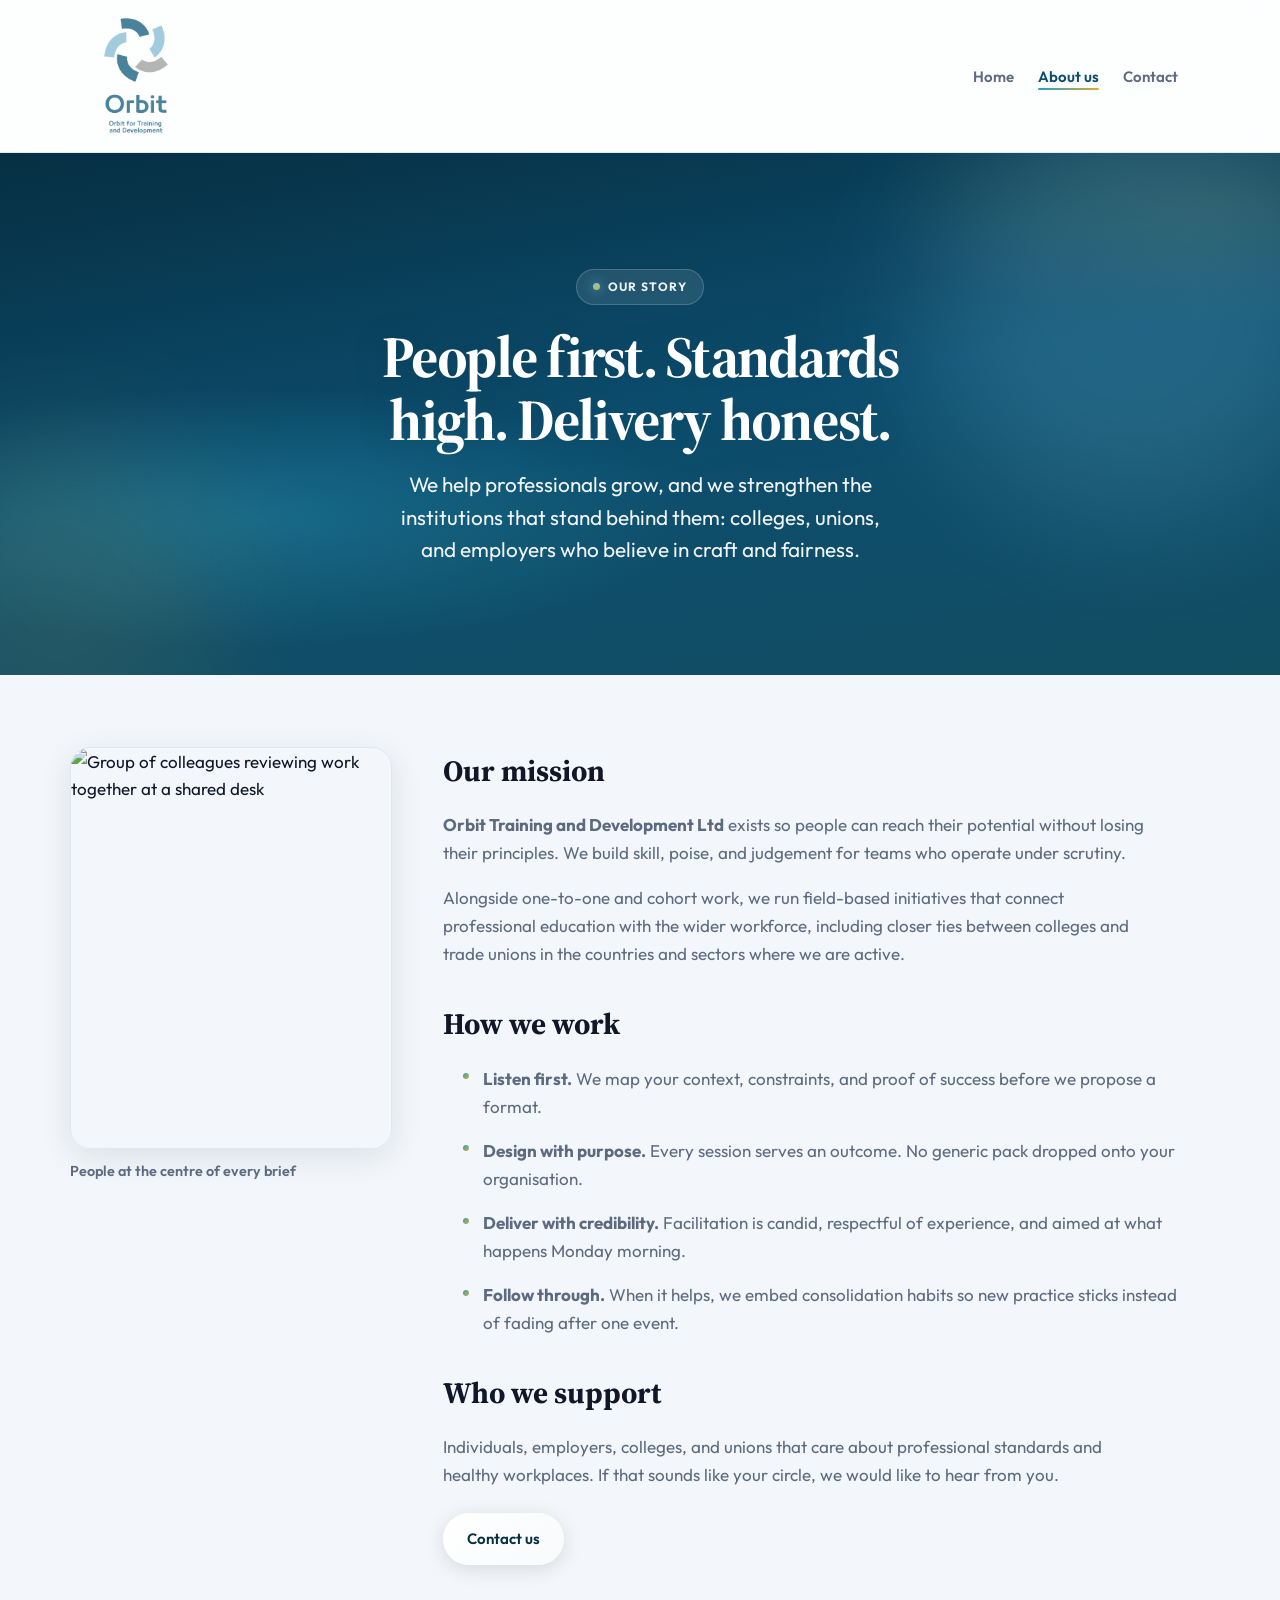
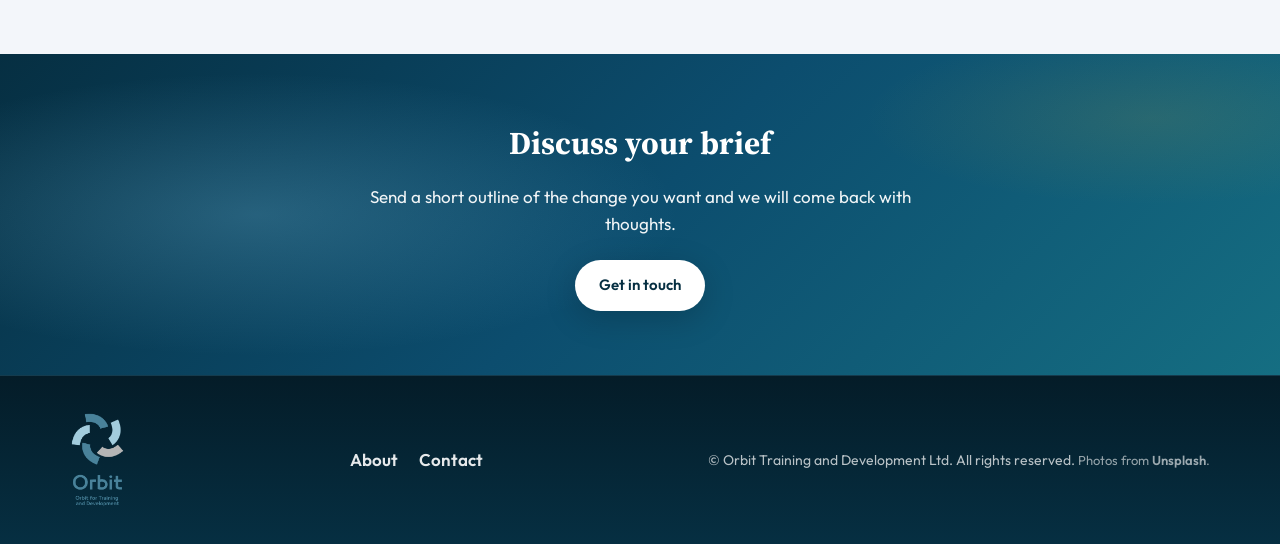
==== about/index.html @ 65a99658 "Serve About and Contact at /about/ and /contact/ Replace flat HTML filenames with folder index pages" ====
<!DOCTYPE html>
<html lang="en-GB">
  <head>
    <meta charset="utf-8" />
    <meta name="viewport" content="width=device-width, initial-scale=1" />
    <title>About us | Orbit Training and Development Ltd</title>
    <meta
      name="description"
      content="Mission, ways of working, and who we support at Orbit Training and Development Ltd."
    />
    <link rel="preconnect" href="https://fonts.googleapis.com" />
    <link rel="preconnect" href="https://fonts.gstatic.com" crossorigin />
    <link rel="preconnect" href="https://images.unsplash.com" crossorigin />
    <link
      href="https://fonts.googleapis.com/css2?family=Outfit:wght@400;500;600;700&amp;family=Source+Serif+4:ital,opsz,wght@0,8..60,600;0,8..60,700;1,8..60,600&amp;display=swap"
      rel="stylesheet"
    />
    <link rel="stylesheet" href="../css/styles.css" />
  </head>
  <body>
    <a class="skip-link" href="#main">Skip to content</a>
    <header class="site-header">
      <div class="header-inner">
        <a class="logo" href="../">
          <img
            class="logo-img"
            src="../images/logo.png"
            alt="Orbit Training and Development Ltd"
            width="391"
            height="685"
            decoding="async"
          />
        </a>
        <button
          type="button"
          class="nav-toggle"
          aria-expanded="false"
          aria-controls="primary-nav"
          aria-label="Open menu"
        >
          Menu
        </button>
        <nav class="site-nav" id="primary-nav" aria-label="Primary">
          <ul>
            <li><a href="../">Home</a></li>
            <li><a href="./" aria-current="page">About us</a></li>
            <li><a href="../contact/">Contact</a></li>
          </ul>
        </nav>
      </div>
    </header>

    <section class="hero hero--about">
      <div class="hero-bg" aria-hidden="true"></div>
      <div class="hero-glow hero-glow--1" aria-hidden="true"></div>
      <div class="hero-glow hero-glow--2" aria-hidden="true"></div>
      <div class="hero-inner">
        <div class="hero-copy hero-copy--center hero-animate">
          <p class="hero-badge"><span class="hero-badge-dot"></span> Our story</p>
          <h1 class="hero-title">People first. Standards high. Delivery honest.</h1>
          <p class="hero-lead">
            We help professionals grow, and we strengthen the institutions that stand behind them:
            colleges, unions, and employers who believe in craft and fairness.
          </p>
        </div>
      </div>
    </section>

    <main id="main">
      <section class="section">
        <div class="section-inner about-grid">
          <figure class="about-feature">
            <img
              src="https://images.unsplash.com/photo-1517245386807-bb43f82c33c4?auto=format&amp;fit=crop&amp;w=800&amp;h=1000&amp;q=80"
              width="800"
              height="1000"
              alt="Group of colleagues reviewing work together at a shared desk"
              loading="lazy"
              decoding="async"
            />
            <figcaption class="about-feature__cap">People at the centre of every brief</figcaption>
          </figure>
          <div class="about-copy prose">
            <h2>Our mission</h2>
            <p>
              <strong>Orbit Training and Development Ltd</strong> exists so people can reach their
              potential without losing their principles. We build skill, poise, and judgement for
              teams who operate under scrutiny.
            </p>
            <p>
              Alongside one-to-one and cohort work, we run field-based initiatives that connect
              professional education with the wider workforce, including closer ties between colleges
              and trade unions in the countries and sectors where we are active.
            </p>

            <h2>How we work</h2>
            <ul class="prose-list-feature">
              <li>
                <strong>Listen first.</strong> We map your context, constraints, and proof of success
                before we propose a format.
              </li>
              <li>
                <strong>Design with purpose.</strong> Every session serves an outcome. No generic pack
                dropped onto your organisation.
              </li>
              <li>
                <strong>Deliver with credibility.</strong> Facilitation is candid, respectful of
                experience, and aimed at what happens Monday morning.
              </li>
              <li>
                <strong>Follow through.</strong> When it helps, we embed consolidation habits so new
                practice sticks instead of fading after one event.
              </li>
            </ul>

            <h2>Who we support</h2>
            <p>
              Individuals, employers, colleges, and unions that care about professional standards and
              healthy workplaces. If that sounds like your circle, we would like to hear from you.
            </p>
            <p class="prose-actions">
              <a class="btn btn-primary" href="../contact/">Contact us</a>
            </p>
          </div>
        </div>
      </section>
    </main>

    <section class="cta-strip" aria-labelledby="cta-heading">
      <div class="cta-strip-inner">
        <h2 id="cta-heading">Discuss your brief</h2>
        <p>Send a short outline of the change you want and we will come back with thoughts.</p>
        <a class="btn btn-primary" href="../contact/">Get in touch</a>
      </div>
    </section>

    <footer class="site-footer">
      <div class="footer-inner">
        <a class="logo" href="../">
          <img
            class="logo-img"
            src="../images/logo.png"
            alt="Orbit Training and Development Ltd"
            width="391"
            height="685"
            decoding="async"
          />
        </a>
        <nav class="footer-nav" aria-label="Footer">
          <a href="../about/">About</a>
          <a href="../contact/">Contact</a>
        </nav>
        <p class="footer-meta">
          &copy; Orbit Training and Development Ltd. All rights reserved.
          <span class="footer-photo-credit"> Photos from <a href="https://unsplash.com">Unsplash</a>. </span>
        </p>
      </div>
    </footer>
    <script src="../js/main.js"></script>
  </body>
</html>
---- css/styles.css ----
/* Orbit Training static site */

:root {
  --color-bg: #f3f6fa;
  --color-surface: #ffffff;
  --color-text: #0f1729;
  --color-muted: #5c6b80;
  --color-border: #e1e7ef;
  --color-primary: #0c4d6e;
  --color-primary-dark: #062f42;
  --color-accent: #c9a227;
  --color-accent-soft: #f3ead1;
  --orbit-sky: #7ec8e8;
  --orbit-mid: #2a9fbd;
  --orbit-teal: #156e82;
  --orbit-deep: #0a3347;
  --orbit-gold: #d4af37;
  --orbit-mist: rgba(255, 255, 255, 0.12);
  --font-sans: "Outfit", system-ui, sans-serif;
  --font-serif: "Source Serif 4", Georgia, serif;
  --radius: 14px;
  --shadow: 0 8px 32px rgba(10, 51, 71, 0.1);
  --shadow-soft: 0 4px 20px rgba(12, 77, 110, 0.08);
  --max: 1140px;
  --space: clamp(1rem, 4vw, 2rem);
  --header-blur: 12px;
}

*,
*::before,
*::after {
  box-sizing: border-box;
}

html {
  scroll-behavior: smooth;
}

body {
  margin: 0;
  font-family: var(--font-sans);
  font-size: 1.0625rem;
  line-height: 1.6;
  color: var(--color-text);
  background: var(--color-bg);
}

body.is-loaded .hero-animate {
  animation: hero-rise 0.9s cubic-bezier(0.22, 1, 0.36, 1) forwards;
}

body.is-loaded .hero-animate--delay {
  animation-delay: 0.12s;
}

@media (prefers-reduced-motion: reduce) {
  body.is-loaded .hero-animate,
  body.is-loaded .hero-animate--delay {
    animation: none;
    opacity: 1;
    transform: none;
  }

  .orbit-svg {
    animation: none !important;
  }

  .hero-glow {
    animation: none !important;
  }
}

img {
  max-width: 100%;
  height: auto;
  display: block;
}

a {
  color: var(--color-primary);
  text-decoration-thickness: 1px;
  text-underline-offset: 3px;
}

a:hover {
  color: var(--color-primary-dark);
}

.skip-link {
  position: absolute;
  left: -9999px;
  z-index: 999;
  padding: 0.75rem 1rem;
  background: var(--color-primary);
  color: #fff;
}

.skip-link:focus {
  left: var(--space);
  top: var(--space);
}

/* Header */
.site-header {
  background: rgba(255, 255, 255, 0.82);
  backdrop-filter: blur(var(--header-blur));
  -webkit-backdrop-filter: blur(var(--header-blur));
  border-bottom: 1px solid rgba(225, 231, 239, 0.9);
  position: sticky;
  top: 0;
  z-index: 100;
}

.header-inner {
  max-width: var(--max);
  margin: 0 auto;
  padding: 1rem var(--space);
  display: flex;
  align-items: center;
  justify-content: space-between;
  gap: 1rem;
}

.logo {
  display: flex;
  align-items: center;
  text-decoration: none;
  color: var(--color-text);
  line-height: 0;
  flex-shrink: 0;
}

.logo:hover .logo-img {
  opacity: 0.92;
}

.logo-img {
  display: block;
  width: auto;
  height: clamp(88px, 14vw, 120px);
  max-width: min(380px, 78vw);
  object-fit: contain;
  object-position: left center;
}

.site-footer .logo {
  flex-shrink: 0;
}

.site-footer .logo-img {
  height: clamp(72px, 11vw, 96px);
  max-width: min(320px, 75vw);
}

.nav-toggle {
  display: none;
  background: rgba(255, 255, 255, 0.9);
  border: 1px solid var(--color-border);
  border-radius: 10px;
  padding: 0.5rem 0.75rem;
  cursor: pointer;
  font-family: inherit;
  font-size: 0.875rem;
  color: var(--color-text);
}

.nav-toggle[aria-expanded="true"] {
  border-color: var(--color-primary);
  background: rgba(12, 77, 110, 0.08);
}

.site-nav ul {
  list-style: none;
  margin: 0;
  padding: 0;
  display: flex;
  flex-wrap: wrap;
  gap: 0.25rem 1.5rem;
  align-items: center;
}

.site-nav a {
  text-decoration: none;
  font-weight: 600;
  font-size: 0.9375rem;
  color: var(--color-muted);
  position: relative;
}

.site-nav a::after {
  content: "";
  position: absolute;
  left: 0;
  bottom: -4px;
  width: 0;
  height: 2px;
  background: linear-gradient(90deg, var(--orbit-mid), var(--orbit-gold));
  border-radius: 2px;
  transition: width 0.25s ease;
}

.site-nav a:hover::after,
.site-nav a[aria-current="page"]::after {
  width: 100%;
}

.site-nav a:hover,
.site-nav a[aria-current="page"] {
  color: var(--color-primary);
}

@media (max-width: 768px) {
  .nav-toggle {
    display: block;
  }

  .site-nav {
    position: absolute;
    left: 0;
    right: 0;
    top: 100%;
    background: rgba(255, 255, 255, 0.97);
    backdrop-filter: blur(var(--header-blur));
    border-bottom: 1px solid var(--color-border);
    padding: 1rem var(--space) 1.25rem;
    display: none;
    box-shadow: 0 12px 32px rgba(10, 51, 71, 0.08);
  }

  .site-nav.is-open {
    display: block;
  }

  .site-nav ul {
    flex-direction: column;
    align-items: flex-start;
    gap: 0.5rem;
  }

  .site-nav a {
    display: block;
    padding: 0.5rem 0;
  }

  .site-nav a::after {
    bottom: 2px;
  }
}

/* Buttons */
.btn {
  display: inline-flex;
  align-items: center;
  justify-content: center;
  gap: 0.5rem;
  padding: 0.85rem 1.5rem;
  font-family: inherit;
  font-size: 0.9375rem;
  font-weight: 600;
  border-radius: 999px;
  border: none;
  cursor: pointer;
  text-decoration: none;
  transition: transform 0.18s ease, box-shadow 0.18s ease, background 0.18s ease;
}

.btn:hover {
  transform: translateY(-1px);
}

.btn:focus-visible {
  outline: 2px solid var(--orbit-sky);
  outline-offset: 3px;
}

.btn-primary {
  background: linear-gradient(135deg, #fff 0%, #f8fafc 100%);
  color: var(--color-primary-dark);
  box-shadow: 0 4px 20px rgba(0, 0, 0, 0.12);
}

.btn-primary:hover {
  background: #fff;
  color: var(--color-primary-dark);
  box-shadow: 0 8px 28px rgba(0, 0, 0, 0.16);
}

.btn-secondary {
  background: transparent;
  color: #fff;
  border: 2px solid var(--orbit-mist);
}

.btn-secondary:hover {
  background: rgba(255, 255, 255, 0.1);
  border-color: rgba(255, 255, 255, 0.35);
  color: #fff;
}

/* Hero */
.hero {
  position: relative;
  color: #fff;
  padding: clamp(3rem, 10vw, 6.5rem) var(--space) clamp(2.5rem, 7vw, 5rem);
  overflow: clip;
  isolation: isolate;
}

.hero-bg {
  position: absolute;
  inset: 0;
  z-index: 0;
  background:
    radial-gradient(ellipse 90% 70% at 10% 20%, rgba(126, 200, 232, 0.35) 0%, transparent 55%),
    radial-gradient(ellipse 70% 55% at 90% 80%, rgba(212, 175, 55, 0.14) 0%, transparent 50%),
    linear-gradient(165deg, #052838 0%, #0c4d6e 38%, #156e82 72%, #0a3d52 100%);
}

.hero--home .hero-bg {
  background:
    radial-gradient(ellipse 80% 60% at 15% 15%, rgba(126, 200, 232, 0.4) 0%, transparent 50%),
    radial-gradient(ellipse 55% 45% at 85% 75%, rgba(212, 175, 55, 0.18) 0%, transparent 45%),
    linear-gradient(155deg, #041f2c 0%, #0c4d6e 40%, #1a7a8c 78%, #062a38 100%);
}

.hero--about .hero-bg {
  background:
    radial-gradient(ellipse 70% 50% at 20% 70%, rgba(42, 159, 189, 0.35) 0%, transparent 50%),
    radial-gradient(ellipse 60% 50% at 95% 10%, rgba(201, 162, 39, 0.12) 0%, transparent 45%),
    linear-gradient(170deg, #062f42 0%, #0c4d6e 50%, #124e62 100%);
}

.hero--contact .hero-bg {
  background:
    radial-gradient(circle at 30% 30%, rgba(126, 200, 232, 0.3) 0%, transparent 42%),
    radial-gradient(circle at 75% 60%, rgba(201, 162, 39, 0.15) 0%, transparent 40%),
    linear-gradient(145deg, #0a3347 0%, #156e82 55%, #0c4d6e 100%);
}

.hero-glow {
  position: absolute;
  border-radius: 50%;
  filter: blur(64px);
  opacity: 0.55;
  pointer-events: none;
  z-index: 0;
  animation: glow-drift 14s ease-in-out infinite alternate;
}

.hero-glow--1 {
  width: min(420px, 60vw);
  height: min(420px, 60vw);
  top: -10%;
  right: -5%;
  background: rgba(126, 200, 232, 0.35);
}

.hero-glow--2 {
  width: min(320px, 50vw);
  height: min(320px, 50vw);
  bottom: -15%;
  left: -8%;
  background: rgba(212, 175, 55, 0.2);
  animation-delay: -4s;
}

.hero-glow--3 {
  width: min(280px, 45vw);
  height: min(280px, 45vw);
  top: 40%;
  left: 50%;
  transform: translateX(-50%);
  background: rgba(255, 255, 255, 0.08);
  animation-delay: -7s;
}

@keyframes glow-drift {
  0% {
    transform: translate(0, 0) scale(1);
  }
  100% {
    transform: translate(18px, -22px) scale(1.06);
  }
}

.hero-glow--3.hero-glow {
  animation-name: glow-drift-center;
}

@keyframes glow-drift-center {
  0% {
    transform: translate(-50%, 0) scale(1);
  }
  100% {
    transform: translate(calc(-50% + 12px), -16px) scale(1.05);
  }
}

.hero-inner {
  max-width: var(--max);
  margin: 0 auto;
  position: relative;
  z-index: 2;
}

.hero-inner--split {
  display: grid;
  grid-template-columns: 1fr 1fr;
  gap: clamp(1.5rem, 4vw, 3rem);
  align-items: center;
}

@media (max-width: 900px) {
  .hero-inner--split {
    grid-template-columns: 1fr;
  }

  .hero-visual {
    order: -1;
    max-width: 280px;
    margin: 0 auto;
  }
}

.hero-copy--center {
  text-align: center;
  max-width: 44rem;
  margin: 0 auto;
}

.hero-copy--center .hero-title {
  max-width: none;
}

.hero-copy--center .hero-lead {
  margin-left: auto;
  margin-right: auto;
}

.hero-badge {
  display: inline-flex;
  align-items: center;
  gap: 0.5rem;
  font-size: 0.75rem;
  font-weight: 700;
  letter-spacing: 0.1em;
  text-transform: uppercase;
  color: rgba(255, 255, 255, 0.92);
  margin-bottom: 1.25rem;
  padding: 0.45rem 1rem;
  background: rgba(255, 255, 255, 0.1);
  border: 1px solid rgba(255, 255, 255, 0.18);
  border-radius: 999px;
  backdrop-filter: blur(8px);
}

.hero-badge-dot {
  width: 7px;
  height: 7px;
  border-radius: 50%;
  background: linear-gradient(135deg, var(--orbit-sky), var(--orbit-gold));
  box-shadow: 0 0 12px rgba(126, 200, 232, 0.8);
}

.hero-title {
  font-family: var(--font-serif);
  font-size: clamp(2.35rem, 6.5vw, 3.65rem);
  font-weight: 700;
  line-height: 1.08;
  margin: 0 0 1.1rem;
  letter-spacing: -0.03em;
  max-width: 20ch;
  text-wrap: balance;
  color: #fff;
  text-shadow: 0 2px 40px rgba(0, 0, 0, 0.15);
}

.hero-lead {
  font-size: clamp(1.05rem, 2.2vw, 1.3rem);
  line-height: 1.55;
  opacity: 0.94;
  max-width: 38ch;
  margin: 0 0 1.85rem;
  text-wrap: balance;
}

.hero-actions {
  display: flex;
  flex-wrap: wrap;
  gap: 1rem;
}

.hero-animate {
  opacity: 0;
  transform: translateY(22px);
}

@keyframes hero-rise {
  to {
    opacity: 1;
    transform: translateY(0);
  }
}

/* Hero visual / orbit art */
.orbit-art {
  position: relative;
  display: flex;
  justify-content: center;
  align-items: center;
}

.orbit-svg {
  width: 100%;
  max-width: 400px;
  height: auto;
  filter: drop-shadow(0 20px 50px rgba(0, 0, 0, 0.25));
  animation: orbit-pulse 10s ease-in-out infinite;
}

@keyframes orbit-pulse {
  0%,
  100% {
    transform: scale(1) rotate(0deg);
  }
  50% {
    transform: scale(1.03) rotate(2deg);
  }
}

/* Section surface */
.section--surface {
  background: var(--color-surface);
  border-block: 1px solid var(--color-border);
}

/* Main layout */
main {
  padding-bottom: 0;
}

.section {
  padding: clamp(2.75rem, 7vw, 4.5rem) var(--space);
}

.section-inner {
  max-width: var(--max);
  margin: 0 auto;
}

.section-head {
  margin-bottom: 2.25rem;
  max-width: 44rem;
}

.section-head h2 {
  font-family: var(--font-serif);
  font-size: clamp(1.75rem, 3.8vw, 2.35rem);
  font-weight: 700;
  margin: 0 0 0.6rem;
  letter-spacing: -0.025em;
}

.section-head p {
  margin: 0;
  color: var(--color-muted);
  font-size: 1.0875rem;
  line-height: 1.65;
}

/* Cards */
.cards {
  display: grid;
  grid-template-columns: repeat(auto-fit, minmax(268px, 1fr));
  gap: 1.35rem;
}

.card {
  background: var(--color-surface);
  border-radius: var(--radius);
  padding: 1.65rem 1.65rem 1.85rem;
  border: 1px solid var(--color-border);
  box-shadow: var(--shadow-soft);
  transition: transform 0.25s ease, box-shadow 0.25s ease;
}

.card--lift:hover {
  transform: translateY(-4px);
  box-shadow: var(--shadow);
}

.card h3 {
  font-size: 1.15rem;
  margin: 0 0 0.55rem;
  font-weight: 700;
}

.card p {
  margin: 0;
  color: var(--color-muted);
  font-size: 0.9875rem;
  line-height: 1.6;
}

.card-icon {
  width: 48px;
  height: 48px;
  border-radius: 12px;
  margin-bottom: 1.1rem;
}

.card-icon--a {
  background: linear-gradient(135deg, rgba(126, 200, 232, 0.35), rgba(12, 77, 110, 0.25));
  border: 1px solid rgba(12, 77, 110, 0.12);
}

.card-icon--b {
  background: linear-gradient(135deg, rgba(212, 175, 55, 0.28), rgba(21, 110, 130, 0.2));
  border: 1px solid rgba(201, 162, 39, 0.2);
}

.card-icon--c {
  background: linear-gradient(135deg, rgba(42, 159, 189, 0.3), rgba(126, 200, 232, 0.2));
  border: 1px solid rgba(42, 159, 189, 0.15);
}

/* Split / prose */
.split {
  display: grid;
  grid-template-columns: 1fr 1fr;
  gap: clamp(1.5rem, 4vw, 3rem);
  align-items: start;
}

@media (max-width: 800px) {
  .split {
    grid-template-columns: 1fr;
  }
}

.prose h2 {
  font-family: var(--font-serif);
  font-size: 1.85rem;
  margin-top: 2rem;
  margin-bottom: 0.85rem;
  font-weight: 700;
}

.prose h2:first-child {
  margin-top: 0;
}

.prose p,
.prose li {
  color: var(--color-muted);
  max-width: 65ch;
  line-height: 1.65;
}

.prose ul {
  padding-left: 1.25rem;
}

.prose li {
  margin-bottom: 0.55rem;
}

.prose-list-feature {
  list-style: none;
  padding-left: 0;
  max-width: 55rem;
}

.prose-list-feature li {
  position: relative;
  padding-left: 1.25rem;
  margin-bottom: 1rem;
}

.prose-list-feature li::before {
  content: "";
  position: absolute;
  left: 0;
  top: 0.55rem;
  width: 6px;
  height: 6px;
  border-radius: 50%;
  background: linear-gradient(135deg, var(--orbit-mid), var(--orbit-gold));
}

.prose-actions {
  margin-top: 1.5rem;
}

.highlight-box {
  background: linear-gradient(
    145deg,
    rgba(243, 234, 209, 0.85) 0%,
    rgba(255, 255, 255, 0.95) 100%
  );
  border-left: 4px solid var(--orbit-gold);
  padding: 1.5rem 1.65rem;
  border-radius: 0 var(--radius) var(--radius) 0;
  margin: 1.5rem 0;
  box-shadow: var(--shadow-soft);
}

.highlight-box--glass {
  border: 1px solid rgba(201, 162, 39, 0.25);
  border-left: 4px solid var(--orbit-gold);
  background: linear-gradient(
    130deg,
    rgba(255, 255, 255, 0.95) 0%,
    rgba(243, 234, 209, 0.5) 100%
  );
}

.highlight-box p {
  margin: 0;
  color: var(--color-text);
  font-size: 1.05rem;
  line-height: 1.6;
}

.highlight-box-actions {
  margin-top: 1.25rem;
  margin-bottom: 0 !important;
}

.highlight-box .btn-primary {
  background: linear-gradient(135deg, var(--color-primary) 0%, var(--orbit-teal) 100%);
  color: #fff;
  box-shadow: 0 6px 24px rgba(12, 77, 110, 0.35);
}

.highlight-box .btn-primary:hover {
  color: #fff;
  filter: brightness(1.06);
}

/* Contact */
.contact-page-inner {
  max-width: 38rem;
  margin: 0 auto;
}

.contact-details {
  background: var(--color-surface);
  border: 1px solid var(--color-border);
  border-radius: var(--radius);
  padding: 2rem 1.85rem;
  box-shadow: var(--shadow);
}

.contact-details--accent {
  border-color: rgba(12, 77, 110, 0.12);
  box-shadow: var(--shadow), 0 0 0 1px rgba(126, 200, 232, 0.08);
}

.contact-details h2 {
  font-family: var(--font-serif);
  font-size: 1.65rem;
  margin: 0 0 1rem;
  font-weight: 700;
}

.contact-details p {
  margin: 0 0 1rem;
  color: var(--color-muted);
}

.contact-details dt {
  font-weight: 700;
  font-size: 0.75rem;
  text-transform: uppercase;
  letter-spacing: 0.06em;
  color: var(--orbit-teal);
  margin-top: 1.35rem;
  margin-bottom: 0.35rem;
}

.contact-details dt:first-of-type {
  margin-top: 0;
}

.contact-details dd {
  margin: 0;
  color: var(--color-text);
}

.contact-email {
  font-weight: 600;
  font-size: 1.1rem;
  text-decoration: none;
}

.contact-email:hover {
  color: var(--orbit-teal);
}

/* Partners strip */
.partners-strip {
  padding: clamp(2.5rem, 6vw, 4rem) var(--space);
  background:
    radial-gradient(ellipse 80% 60% at 50% 0%, rgba(126, 200, 232, 0.12) 0%, transparent 55%),
    linear-gradient(180deg, #e8eef6 0%, var(--color-bg) 100%);
  border-top: 1px solid var(--color-border);
}

.partners-strip-head {
  text-align: center;
  max-width: 42rem;
  margin: 0 auto 2rem;
}

.partners-strip-head h2 {
  font-family: var(--font-serif);
  font-size: clamp(1.45rem, 3.2vw, 1.85rem);
  margin: 0 0 0.5rem;
  font-weight: 700;
  letter-spacing: -0.02em;
}

.partners-strip-note {
  margin: 0;
  font-size: 1rem;
  color: var(--color-muted);
}

.partners-strip-list {
  list-style: none;
  margin: 0;
  padding: 0;
  display: flex;
  flex-wrap: wrap;
  gap: 1rem;
  justify-content: center;
  align-items: stretch;
}

.partners-strip-list > li {
  flex: 1 1 160px;
  max-width: 280px;
}

.partners-strip-list--featured {
  justify-content: center;
  gap: 1.5rem 2rem;
  max-width: 720px;
  margin-left: auto;
  margin-right: auto;
}

.partners-strip-list--featured > li {
  flex: 1 1 240px;
  max-width: 320px;
}

.partner-tile {
  display: flex;
  flex-direction: column;
  align-items: center;
  justify-content: center;
  gap: 0.75rem;
  min-height: 5.5rem;
  height: 100%;
  padding: 1.25rem 1.25rem;
  background: var(--color-surface);
  border: 1px solid var(--color-border);
  border-radius: var(--radius);
  box-shadow: var(--shadow-soft);
  text-align: center;
  transition: transform 0.2s ease, box-shadow 0.2s ease;
}

.partner-tile--link {
  text-decoration: none;
  color: var(--color-text);
}

.partner-tile--link:hover {
  color: var(--color-text);
  transform: translateY(-3px);
  box-shadow: var(--shadow);
}

.partner-tile--link:focus-visible {
  outline: 2px solid var(--orbit-mid);
  outline-offset: 3px;
}

.partner-tile img,
.partner-tile-logo {
  max-height: 100px;
  width: auto;
  max-width: 200px;
  object-fit: contain;
}

.partner-tile-logo--tall {
  max-height: 88px;
}

.partner-tile-name {
  font-size: 0.9375rem;
  font-weight: 600;
  color: var(--color-muted);
  line-height: 1.3;
}

/* Photography & media blocks */
.photo-strip {
  display: grid;
  grid-template-columns: repeat(3, 1fr);
  gap: clamp(1rem, 3vw, 1.5rem);
  margin-top: 2.75rem;
}

@media (max-width: 900px) {
  .photo-strip {
    grid-template-columns: 1fr;
    max-width: 520px;
    margin-left: auto;
    margin-right: auto;
  }
}

.photo-strip__item {
  margin: 0;
}

.photo-strip__img {
  width: 100%;
  aspect-ratio: 3 / 2;
  object-fit: cover;
  border-radius: var(--radius);
  box-shadow: var(--shadow-soft);
  transition: transform 0.35s ease, box-shadow 0.35s ease;
}

.photo-strip__item:hover .photo-strip__img {
  transform: translateY(-3px);
  box-shadow: var(--shadow);
}

.photo-strip__cap {
  margin: 0.65rem 0 0;
  font-size: 0.875rem;
  font-weight: 600;
  color: var(--color-muted);
  line-height: 1.45;
}

.split--media {
  display: grid;
  grid-template-columns: 1fr minmax(260px, 0.95fr);
  gap: clamp(1.75rem, 4vw, 3rem);
  align-items: stretch;
}

@media (max-width: 900px) {
  .split--media {
    grid-template-columns: 1fr;
  }

  .split--media .media-frame {
    order: -1;
    max-height: 420px;
  }

  .split--media .media-frame img {
    max-height: 420px;
    object-position: center 20%;
  }
}

.split--media__copy {
  display: flex;
  flex-direction: column;
  gap: 1.5rem;
}

.split--media__copy .prose {
  margin: 0;
}

.media-frame {
  margin: 0;
  border-radius: calc(var(--radius) + 6px);
  overflow: hidden;
  box-shadow: var(--shadow);
  border: 1px solid rgba(12, 77, 110, 0.1);
  background: var(--color-text);
}

.media-frame img {
  display: block;
  width: 100%;
  height: 100%;
  min-height: 340px;
  object-fit: cover;
  object-position: center;
}

.about-grid {
  display: grid;
  grid-template-columns: minmax(260px, 0.42fr) 1fr;
  gap: clamp(1.75rem, 4vw, 3.25rem);
  align-items: start;
}

@media (max-width: 900px) {
  .about-grid {
    grid-template-columns: 1fr;
  }

  .about-feature {
    max-width: 480px;
    margin: 0 auto;
  }
}

.about-feature {
  margin: 0;
  position: sticky;
  top: calc(5.5rem + var(--space));
}

@media (max-width: 900px) {
  .about-feature {
    position: static;
  }
}

.about-feature img {
  width: 100%;
  aspect-ratio: 4 / 5;
  object-fit: cover;
  border-radius: calc(var(--radius) + 6px);
  box-shadow: var(--shadow);
  border: 1px solid var(--color-border);
}

.about-feature__cap {
  margin: 0.75rem 0 0;
  font-size: 0.9rem;
  font-weight: 600;
  color: var(--color-muted);
  line-height: 1.4;
}

.about-copy {
  min-width: 0;
}

.contact-layout {
  display: grid;
  grid-template-columns: minmax(280px, 0.95fr) 1fr;
  gap: clamp(1.75rem, 4vw, 3rem);
  align-items: center;
  max-width: var(--max);
  margin: 0 auto;
}

@media (max-width: 900px) {
  .contact-layout {
    grid-template-columns: 1fr;
  }

  .contact-figure {
    max-height: 320px;
  }

  .contact-figure img {
    max-height: 320px;
    aspect-ratio: 16 / 10;
  }
}

.contact-figure {
  margin: 0;
  border-radius: calc(var(--radius) + 6px);
  overflow: hidden;
  box-shadow: var(--shadow);
  border: 1px solid var(--color-border);
}

.contact-figure img {
  width: 100%;
  aspect-ratio: 4 / 5;
  object-fit: cover;
  object-position: center 25%;
  display: block;
}

.contact-layout .contact-details {
  max-width: none;
}

.footer-photo-credit {
  display: inline;
  opacity: 0.8;
  font-size: 0.8125rem;
}

.footer-photo-credit a {
  color: inherit;
  text-decoration: underline;
  text-underline-offset: 2px;
}

.site-footer .footer-photo-credit a:hover {
  color: var(--orbit-sky);
}

/* CTA strip */
.cta-strip {
  position: relative;
  color: #fff;
  padding: clamp(2.75rem, 7vw, 4rem) var(--space);
  text-align: center;
  overflow: hidden;
}

.cta-strip::before {
  content: "";
  position: absolute;
  inset: 0;
  background:
    radial-gradient(ellipse 60% 80% at 20% 50%, rgba(126, 200, 232, 0.25) 0%, transparent 55%),
    radial-gradient(ellipse 50% 60% at 90% 20%, rgba(212, 175, 55, 0.12) 0%, transparent 45%),
    linear-gradient(135deg, #062f42 0%, #0c4d6e 50%, #156e82 100%);
  z-index: 0;
}

.cta-strip-inner {
  position: relative;
  z-index: 1;
  max-width: 38rem;
  margin: 0 auto;
}

.cta-strip h2 {
  font-family: var(--font-serif);
  font-size: clamp(1.5rem, 3.5vw, 2rem);
  margin: 0 0 0.85rem;
  font-weight: 700;
}

.cta-strip p {
  margin: 0 0 1.4rem;
  opacity: 0.94;
  font-size: 1.0625rem;
}

.cta-strip .btn-primary {
  background: #fff;
  color: var(--color-primary-dark);
  box-shadow: 0 8px 32px rgba(0, 0, 0, 0.18);
}

.cta-strip .btn-primary:hover {
  background: var(--color-accent-soft);
  color: var(--color-primary-dark);
}

/* Footer */
.site-footer {
  background: linear-gradient(180deg, #041c28 0%, var(--color-primary-dark) 100%);
  color: rgba(255, 255, 255, 0.85);
  padding: 2.25rem var(--space);
  margin-top: 0;
  border-top: 1px solid rgba(255, 255, 255, 0.06);
}

.footer-inner {
  max-width: var(--max);
  margin: 0 auto;
  display: flex;
  flex-wrap: wrap;
  gap: 1.5rem;
  align-items: center;
  justify-content: space-between;
}

.site-footer .logo:hover .logo-img {
  opacity: 0.88;
}

.footer-meta {
  font-size: 0.875rem;
  opacity: 0.85;
}

.footer-nav {
  display: flex;
  gap: 1.35rem;
  flex-wrap: wrap;
}

.site-footer a {
  color: rgba(255, 255, 255, 0.9);
  text-decoration: none;
  font-weight: 600;
}

.site-footer a:hover {
  color: var(--orbit-sky);
}
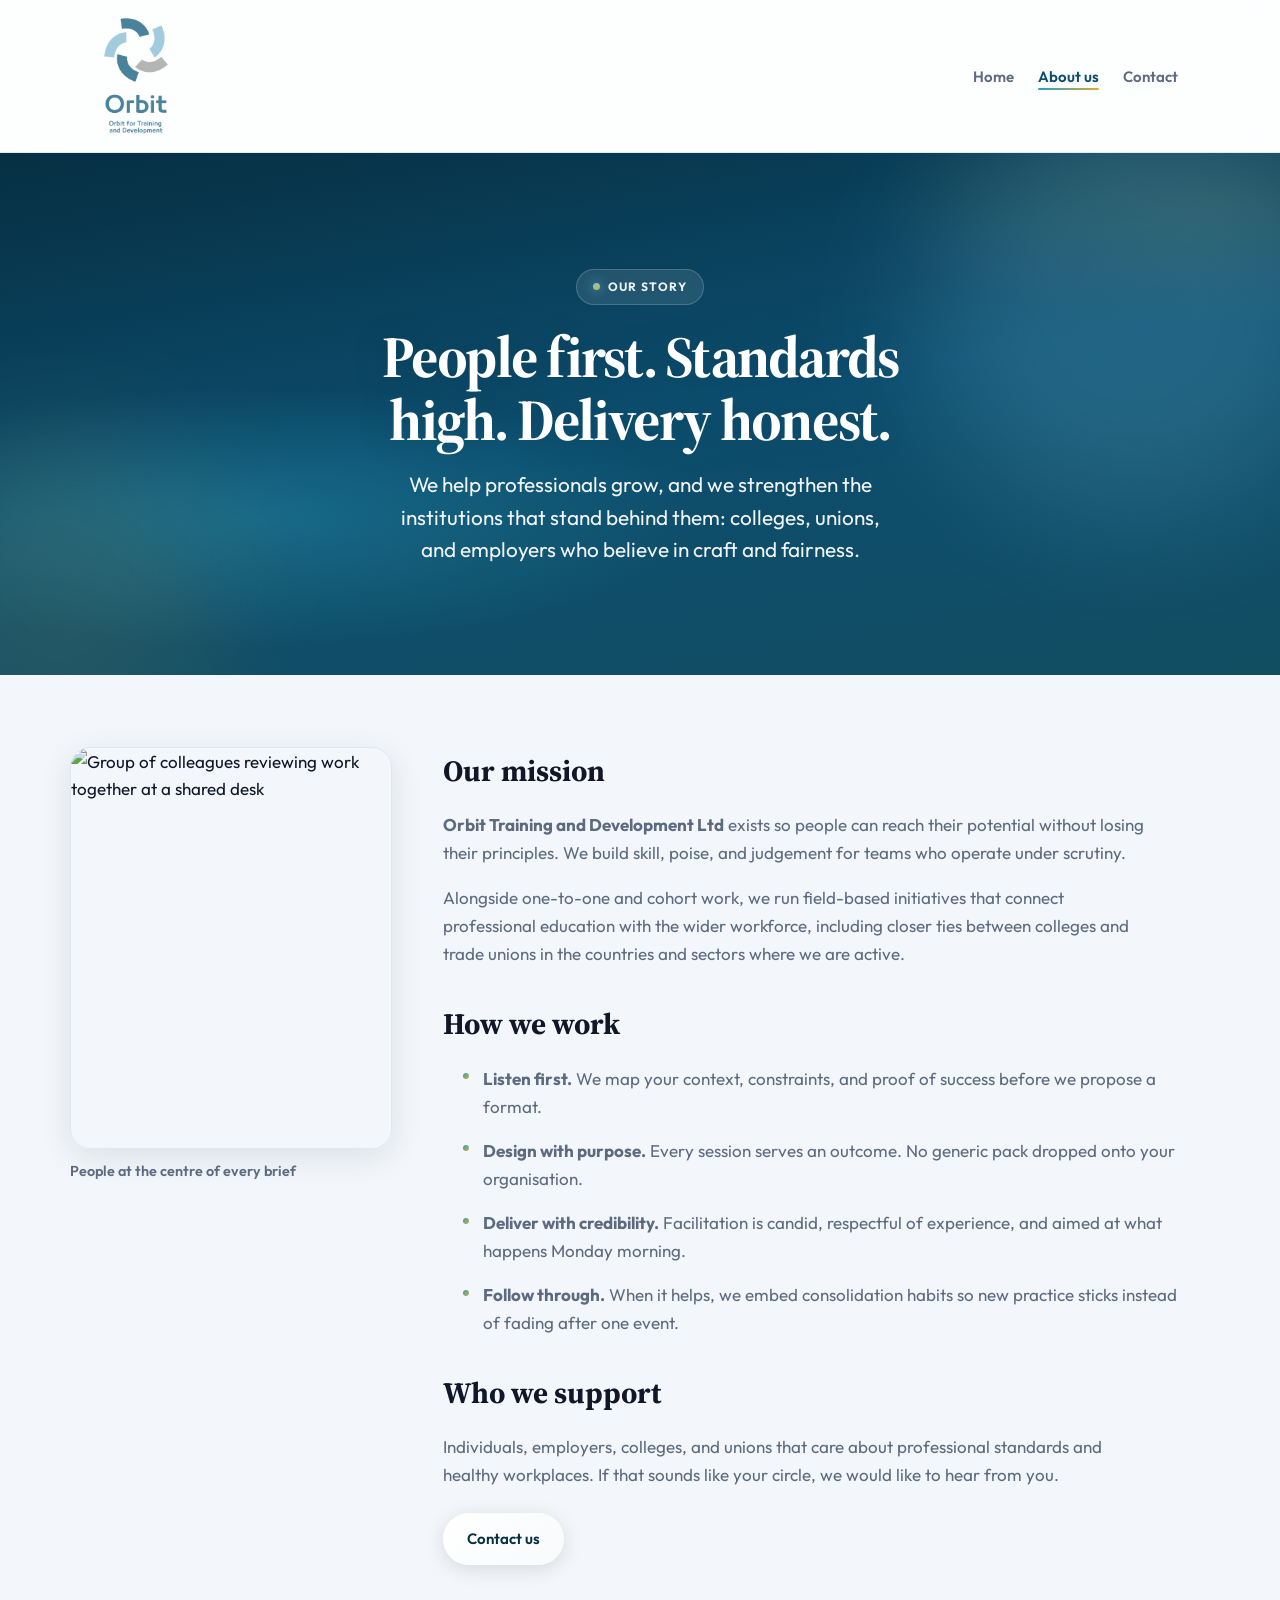
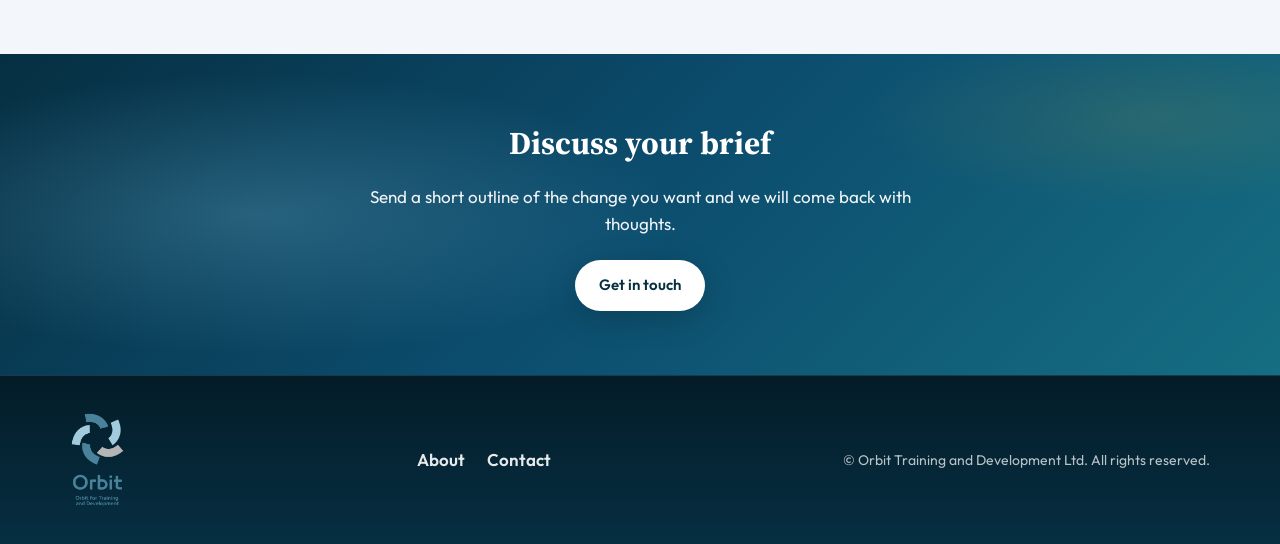
==== commit 15fdbe49: "Remove Recent collaborators section and Unsplash footer credit Co-Authored-By: Claude Opus 5 (1M con" ====
--- a/about/index.html
+++ b/about/index.html
@@ -152,7 +152,6 @@
         </nav>
         <p class="footer-meta">
           &copy; Orbit Training and Development Ltd. All rights reserved.
-          <span class="footer-photo-credit"> Photos from <a href="https://unsplash.com">Unsplash</a>. </span>
         </p>
       </div>
     </footer>
